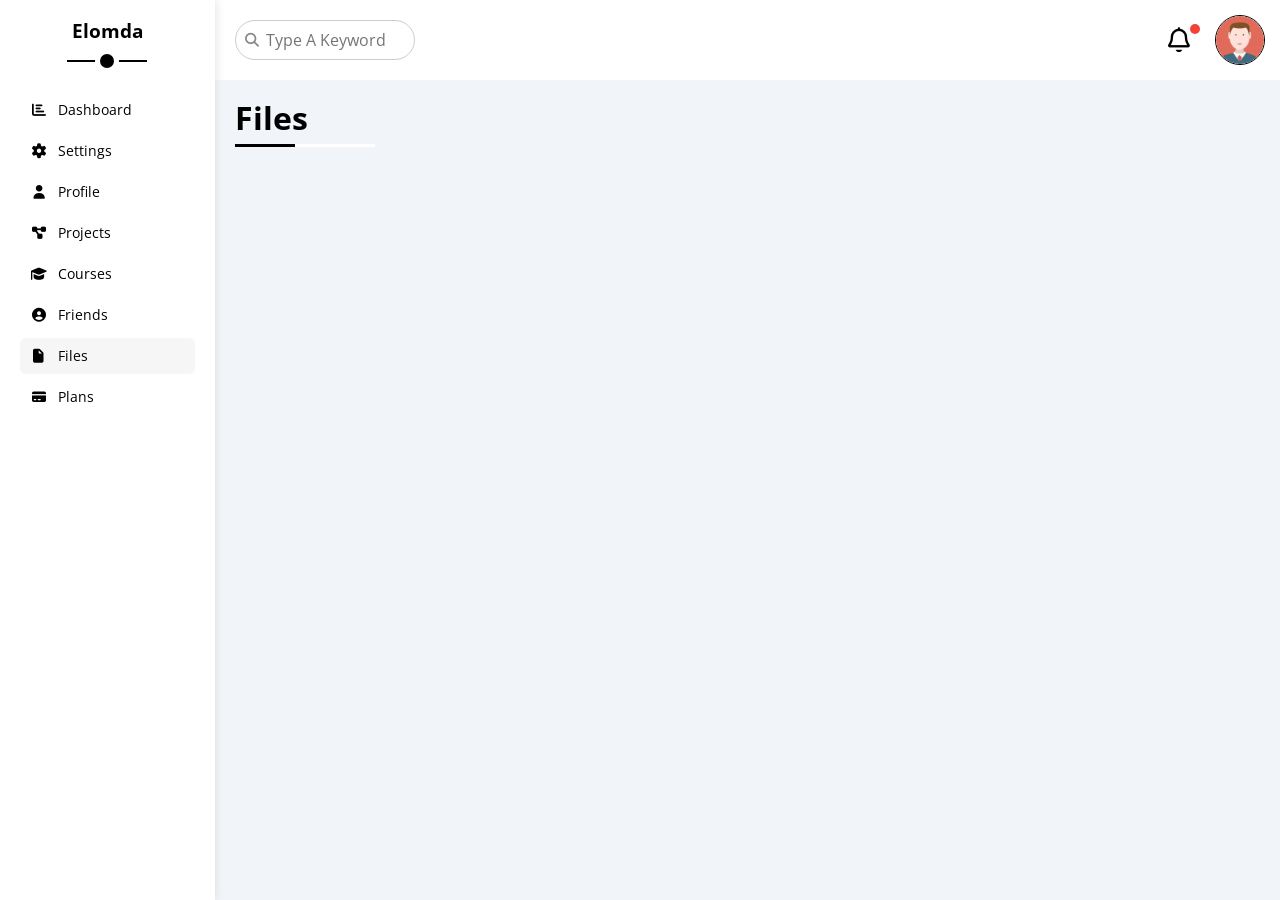
==== files.html @ ae2432bd "create Courses Page" ====
<!DOCTYPE html>
<html lang="en">
    <head>
        <meta charset="UTF-8">
        <meta name="viewport" content="width=device-width, initial-scale=1.0">
        <title>Files</title>
        <link rel="icon" href="images/logo.ico">
        <!-- main css file -->
        <link rel="stylesheet" href="css/dashboard.css">
        <!-- Font Awesome -->
        <link rel="stylesheet" href="css/all.min.css">
        <!-- Render All Elements Normally -->
        <link rel="stylesheet" href="css/normalize.css">
        <!-- Google Fonts -->
        <link rel="preconnect" href="https://fonts.googleapis.com">
        <link rel="preconnect" href="https://fonts.gstatic.com" crossorigin>
        <link href="https://fonts.googleapis.com/css2?family=Open+Sans:ital,wght@0,300..800;1,300..800&display=swap" rel="stylesheet">

    </head>
    <body>
        <div class="page">
            <div class="sidebar">
                <h3>Elomda</h3>
                <ul>
                    <li>
                        <a href="index.html">
                            <i class="fa-solid fa-chart-bar fa-fw"></i>
                            <span>Dashboard</span>
                        </a>
                    </li>
                    <li>
                        <a href="settings.html">
                            <i class="fa-solid fa-gear fa-fw"></i>
                            <span>Settings</span>
                        </a>
                    </li>
                    <li>
                        <a href="profile.html">
                            <i class="fa-solid fa-user fa-fw"></i>
                            <span>Profile</span>
                        </a>
                    </li>
                    <li>
                        <a href="projects.html">
                            <i class="fa-solid fa-diagram-project fa-fw"></i>
                            <span>Projects</span>
                        </a>
                    </li>
                    <li>
                        <a href="courses.html">
                            <i class="fa-solid fa-graduation-cap fa-fw"></i>
                            <span>Courses</span>
                        </a>
                    </li>
                    <li>
                        <a href="friends.html">
                            <i class="fa-solid fa-circle-user fa-fw"></i>
                            <span>Friends</span>
                        </a>
                    </li>
                    <li>
                        <a class="active" href="files.html">
                            <i class="fa-solid fa-file fa-fw"></i>
                            <span>Files</span>
                        </a>
                    </li>
                    <li>
                        <a href="plans.html">
                            <i class="fa-solid fa-credit-card fa-fw"></i>
                            <span>Plans</span>
                        </a>
                    </li>
                </ul>
            </div>
            <div class="content">
                <!-- Start Head -->
                <div class="head">
                    <div class="search">
                        <input type="search" name="" id="" placeholder="Type A Keyword">
                    </div>
                    <div class="icons">
                        <span class="notification">
                            <i class="fa-regular fa-bell fa-lg"></i>
                        </span>
                        <img src="imgs/avatar.png" alt="">
                    </div>
                </div>
                <!-- End Head -->
                <h1>Files</h1>
                <!-- Start Projects Page -->
                <div class="files-page">
                    
                </div>
                <!-- End Projects Page -->
            </div>
        </div>
    </body>
</html>
---- css/dashboard.css ----
/* Start Variables */
:root {
  --blue-color: #0075ff;
  --blue-alt-color: #0d69d5;
  --orange-color: #f59e0b;
  --green-color: #22c55e;
  --red-color: #f44336;
  --grey-color: #888;
  --main-transition: ;
  --main-padding-top: ;
  --main-padding-bottom: ;
  --section-background: ;
  --fa-style-family-classic: "Font Awesome 7 Free"
}
/* End Variables */
/* Start Globel Rules */
* {
    box-sizing: border-box;
    padding: 0;
    margin: 0;
}
html {
    scroll-behavior: smooth;
}
body {
  font-family: "Open Sans", sans-serif;
  font-optical-sizing: auto;
  font-weight: weight;
  font-style: normal;
  font-variation-settings:
    "wdth" 100;
}
ul {
    list-style: none;
    padding: 0;
}
a {
  text-decoration: none;
}
/* End Globel Rules */
::-webkit-scrollbar {
  width: 15px;
}
::-webkit-scrollbar-track {
  background-color: white;
}
::-webkit-scrollbar-thumb {
  background-color: var(--blue-color);
}
::-webkit-scrollbar-thumb:hover {
  background-color: var(--blue-alt-color);
}
.page {
    display: flex;
    min-height: 100vh;
    background-color: #f1f5f9;
}
/* Start Sidebar */
.page .sidebar {
    background-color: white;
    padding: 20px;
    position: relative;
    width: 250px;
    box-shadow: 0 0 10px #ddd;
}
@media (max-width: 575px) {
    .page .sidebar {
        width: 60px;
        padding: 20px 8px;
    }
}
.page .sidebar h3 {
    position: relative;
    text-align: center;
    margin-bottom: 50px;
}
@media (max-width: 575px) {
    .page .sidebar h3 {
        font-size: 12px;
    }
}
.page .sidebar h3::before {
    content: "";
    background-color: black;
    width: 80px;
    height: 2px;
    position: absolute;
    bottom: -20px;
    transform: translateX(-50%);
    left: 50%;
}
.page .sidebar h3::after {
    content: "";
    position: absolute;
    left: 50%;
    width: 14px;
    height: 14px;
    transform: translateX(-50%);
    bottom: -31px;
    border-radius: 50%;
    background-color: black;
    border: 5px solid white;
}
@media (max-width: 575px) {
  .page .sidebar h3::before {
    width:45px;
  }
}
@media (max-width: 575px) {
  .page .sidebar h3::after {
    width: 9px;
    height: 9px;
    bottom: -27px;
    border-width: 4px;
  }
}
.page .sidebar ul li a {
    display: flex;
    align-items: center;
    font-size: 14px;
    color: black;
    border-radius: 6px;
    padding: 10px;
    transition: 0,3s;
    margin-bottom: 5px;
}
.page .sidebar ul li a:hover,
.page .sidebar ul li a.active {
    background-color: #f6f6f6;
}
.page .sidebar ul li a span {
    margin-left: 10px;
}
@media (max-width: 575px) {
    .page .sidebar ul li a span {
        display: none;
    }
}
/* End Sidebar */
/* Start settings Switch*/
.page .content .toggle-checkbox {
  -webkit-appearance: none;
  -moz-appearance: none;
  appearance: none;
  display: none;
}
.page .content .toggle-switch {
    background-color: #ccc;
    width: 78px;
    height: 32px;
    border-radius: 16px;
    position: relative;
    transition: 0.4s;
    cursor: pointer;
}
.page .content .toggle-switch::before {
    content: "\f00d";
    font-family: var(--fa-style-family-classic);
    font-weight: 900;
    background-color: white;
    width: 24px;
    height: 24px;
    position: absolute;
    border-radius: 50%;
    top: 4px;
    left: 4px;
    display: flex;
    justify-content: center;
    align-items: center;
    color: #aaa;
    transition: 0.4s;
}
.page .content .toggle-checkbox:checked + .toggle-switch {
  background-color: var(--blue-color);
}
.page .content .toggle-checkbox:checked + .toggle-switch::before {
  content: "\f00c";
  left: 50px;
  color: var(--blue-color);
}
@media (max-width: 575px) {
  .page .content .toggle-switch {
    width: 58px;
    height: 25px;
    border-radius: 12px;
  }
  .page .content .toggle-switch::before {
    width: 18px;
    height: 18px;
    top: 3px;
    left: 3px;
  }
  .page .content .toggle-checkbox:checked + .toggle-switch::before {
    left: 36px;
  }
}
/* End settings Switch */
/* Start content */
.content {
  width: 100%;
  overflow: hidden;
}
/* End content */
/* Start Head */
.content .head {
  background-color: white;
  padding: 15px;
  display: flex;
  align-items: center;
  justify-content: space-between;
}
.content .head .search {
  position: relative;
}
.content .head .search::before {
  font-family: var(--fa-style-family-classic);
  content: "\f002";
  font-weight: 900;
  position: absolute;
  transform: translateY(-50%);
  top: 50%;
  left: 15px;
  font-size: 14px;
  color: var(--grey-color);
}
.content .head .search input {
  padding: 10px;
  border: 1px solid #ccc;
  border-radius: 20px;
  margin-left: 5px;
  padding-left: 30px;
  width: 180px;
  transition: width 0.4s;
}
.content .head .search input:focus {
  width: 250px;
  outline-color: var(--blue-alt-color);
}
@media (max-width: 575px) {
    .content .head .search input:focus {
      width: 180px;
    }
}
.content .head .search input:focus::placeholder {
  opacity: 0;
}
.content .head .icons {
  display: flex;
  align-items: center;
  gap: 20px;
}
@media (max-width: 575px) {
    .content .head .icons {
      gap: 15px;
    }
}
.content .head .icons img {
  width: 50px;
  height: 50px;
  border: 1px solid black;
  border-radius: 50%;
}
@media (max-width: 575px) {
    .content .head .icons img {
      width: 32px;
      height: 32px;
    }
}
.content .head .icons .notification {
  position: relative;
  font-size: 20px;
}
@media (max-width: 575px) {
    .content .head .icons .notification {
      font-size: 16px;
    }
}
.content .head .icons .notification::before {
  content: "";
  position: absolute;
  width: 10px;
  height: 10px;
  background-color: var(--red-color);
  border-radius: 50%;
  right: -5px;
  top: -5px;
}
/* End Head */

.page .content h1 {
  position: relative;
  margin: 20px 20px 40px;
}
.page .content h1::before {
  content: "";
  height: 3px;
  position: absolute;
  bottom: -10px;
  left: 0;
  background-color: white;
  width: 140px;
}
.page .content h1::after {
  content: "";
  height: 3px;
  position: absolute;
  bottom: -10px;
  left: 0;
  background-color: black;
  width: 60px;
}
.page .content .wrapper {
  display: grid;
  gap: 20px;
  grid-template-columns: repeat(auto-fill, minmax(450px, 1fr));
  margin: 0 20px;
}
@media (max-width: 767px) {
    .page .content .wrapper {
      display: grid;
      gap: 10;
      grid-template-columns: minmax(200px, 1fr);
      margin: 0 10px;
    }
}
/* Start welcome Widget */
.page .content .wrapper .welcome {
  background-color: white;
  border-radius: 10px;
  overflow: hidden;
  padding: 20px;
}
@media (max-width: 575px) {
    .page .content .wrapper .welcome {
      text-align: center;
      display: block;
    }
}
.page .content .wrapper .welcome .intro {
  padding: 20px;
  display: flex;
  justify-content: space-between;
  background-color: #eee;
}
@media (max-width: 575px) {
    .page .content .wrapper .intro {
      padding-bottom: 30px;
      flex-direction: column;
      align-items: center;
      gap: 20px;
    }
}
.page .content .wrapper .welcome .intro h2 {
  margin: 0 0 20px;
}
.page .content .wrapper .welcome .intro p {
  color: var(--grey-color);
}
.page .content .wrapper .welcome .intro img {
  width: 170px;
  margin-bottom: -10px;
}
.page .content .wrapper .welcome .avatar {
  width: 64px;
  height: 64px;
  border: 2px solid white;
  border-radius: 50%;
  padding: 2px;
  box-shadow: 0 0 10px #ddd;
  margin: -32px 0 0 20px;
}
@media (max-width: 575px) {
    .page .content .wrapper .welcome .avatar {
      margin: 1px 0 0;
    }
}
.page .content .wrapper .welcome .body {
  text-align: center;
  display: flex;
  padding: 20px;
  margin: 20px 0px;
  border-top: 1px solid #eee;
  border-bottom: 1px solid #eee;
  justify-content: space-between;
}
@media (max-width: 575px) {
    .page .content .wrapper .welcome .body {
      display: block;
      margin: 0;
    }
}

@media (max-width: 575px) {
    .page .content .wrapper .welcome .body > div:not(:last-child) {
      margin-bottom: 20px;
}
}
.page .content .wrapper .welcome .body > div span {
  display: block;
  color: var(--grey-color);
  margin-top: 10px;
  font-size: 14px;
  flex: 1;
}
.page .content .wrapper .welcome .visit {
  display: block;
  font-size: 14px;
  border-radius: 6px;
  padding: 10px;
  background-color: var(--blue-color);
  color: white;
  width: fit-content;
  margin: 0 15px 15px auto;
  transition: 0.4s;
}
@media (max-width: 575px) {
    .page .content .wrapper .welcome .visit {
      margin: 0 auto 15px;
    }
}
.page .content .wrapper .welcome .visit:hover {
  background-color: var(--blue-alt-color);
}
/* End welcome Widget */
/* Start Quick Draft Widget */
.page .content .wrapper .quick-draft {
  padding: 20px;
  background-color: white;
  border-radius: 10px;
}
@media (max-width: 767px) {
    .page .content .wrapper .quick-draft {
      text-align: center;
    }
}
.page .content .wrapper .quick-draft h2 {
  margin: 0 0 20px;
}
.page .content .wrapper .quick-draft p {
  margin: 0 0 20px;
  color: var(--grey-color);
  font-size: 15px;
}
.page .content .wrapper .quick-draft form input:first-child {
  display: block;
  margin-bottom: 20px;
  width: 100%;
  padding: 10px;
  border: none;
  background-color: #eee;
  border-radius: 6px;
}
.page .content .wrapper .quick-draft form input.save {
  display: block;
  font-size: 14px;
  background: var(--blue-color);
  color: white;
  border: none;
  width: fit-content;
  border-radius: 6px;
  padding: 10px;
  margin: 0 15px 15px auto;
  cursor: pointer;
  transition: 0.4s;
}
@media (max-width: 767px) {
    .page .content .wrapper .quick-draft form input.save  {
      margin: 0 auto 15px;
    }
}
.page .content .wrapper .quick-draft form input.save:hover {
  background-color: var(--blue-alt-color);
}
.page .content .wrapper .quick-draft form textarea {
  display: block;
  margin-bottom: 20px;
  width: 100%;
  padding: 10px;
  border: none;
  background-color: #eee;
  border-radius: 6px;
  resize: none;
  min-height: 130px;
}
/* End Quick Draft Widget */
/* Start Targets */
.page .content .wrapper .targets {
  padding: 20px;
  background-color: white;
  border-radius: 10px;
}
.page .content .wrapper .targets h2 {
  margin: 0 0 20px;
}
.page .content .wrapper .targets p {
  margin: 0 0 20px;
  color: var(--grey-color);
  font-size: 15px;
}
.page .content .wrapper .targets .target-row {
  margin-bottom: 20px;
  display: flex;
  align-items: center;
}
.page .content .wrapper .targets .target-row .icon {
  display: flex;
  align-items: center;
  justify-content: center;
  width: 80px;
  height: 80px;
  margin-right: 15px;
  border-radius: 10px;
}
.page .content .wrapper .targets .blue .icon i {
  color: var(--blue-color);
}
.page .content .wrapper .targets .orange .icon i {
  color: var(--orange-color);
}
.page .content .wrapper .targets .green .icon i {
  color: var(--green-color);
}
.page .content .wrapper .targets .target-row .details {
  flex: 1;
}
.page .content .wrapper .targets .target-row .details span:first-child {
  font-size: 14px;
  color: var(--grey-color);
}
.page .content .wrapper .targets .target-row .details span:nth-child(2) {
  display: block;
  margin: 5px 0 10px;
  font-weight: bold;
}
.page .content .wrapper .targets .target-row .details .progress {
  position: relative;
  height: 5px;
}
.page .content .wrapper .targets .target-row .details .progress > span {
  position: absolute;
  left: 0;
  top: 0;
  height: 100%;
}
.page .content .wrapper .targets .target-row .details .progress > .blue {
  background-color: var(--blue-color);
}
.page .content .wrapper .targets .target-row .details .progress > .orange {
  background-color: var(--orange-color);
}
.page .content .wrapper .targets .target-row .details .progress > .green {
  background-color: var(--green-color);
}
.page .content .wrapper .targets .target-row .details .progress > span span {
  color: white;
  position: absolute;
  bottom: 16px;
  right: -16px;
  padding: 2px 5px;
  border-radius: 6px;
  font-size: 13px;
}
.page .content .wrapper .targets .target-row .details .progress > .blue span {
  background-color: var(--blue-color);
}
.page .content .wrapper .targets .target-row .details .progress > .orange span {
  background-color: var(--orange-color);
}
.page .content .wrapper .targets .target-row .details .progress > .green span {
  background-color: var(--green-color);
}
.page .content .wrapper .targets .target-row .details .progress > span span::after {
  content: "";
  border-color: transparent;
  border-width: 6px;
  border-style: solid;
  position: absolute;
  bottom: -12px;
  left: 50%;
  transform: translatex(-50%);
}
.page .content .wrapper .targets .target-row .details .progress > .blue span::after {
  border-top-color: var(--blue-color);
}
.page .content .wrapper .targets .target-row .details .progress > .orange span::after {
  border-top-color: var(--orange-color);
}
.page .content .wrapper .targets .target-row .details .progress > .green span::after {
  border-top-color: var(--green-color);
}
.page .content .wrapper .targets .blue .icon,
.page .content .wrapper .targets .blue .progress {
background-color: rgb(0 117 255 / 20%);
}
.page .content .wrapper .targets .orange .icon,
.page .content .wrapper .targets .orange .progress {
background-color: rgb(245 158 11 / 20%);
}
.page .content .wrapper .targets .green .icon,
.page .content .wrapper .targets .green .progress {
background-color: rgb(34 197 94 / 20%);
}
/* End Targets */
/* Start Tickets */
.page .content .wrapper .tickets {
  padding: 20px;
  background-color: white;
  border-radius: 10px;
}
.page .content .wrapper .tickets h2 {
  margin: 0 0 20px;
}
.page .content .wrapper .tickets p {
  margin: 0 0 20px;
  color: var(--grey-color);
  font-size: 15px;
}
.page .content .wrapper .tickets .box {
  display: flex;
  text-align: center;
  justify-content: center;
  gap: 20px;
  flex-wrap: wrap;
}
.page .content .wrapper .tickets .box .ticket {
  padding: 20px;
  border-radius: 10px;
  font-size: 13px;
  color: var(--grey-color);
  border: 1px solid #ccc;
  width: calc(50% - 10px);
}
@media (max-width: 575px) {
  .page .content .wrapper .tickets .box .ticket {
    width: 80%;
  }
}
.page .content .wrapper .tickets .box .ticket i {
  margin-bottom: 10px;
}
.page .content .wrapper .tickets .box .ticket .orange {
  color: var(--orange-color);
}
.page .content .wrapper .tickets .box .ticket .blue {
  color: var(--blue-color);
}
.page .content .wrapper .tickets .box .ticket .green {
  color: var(--green-color);
}
.page .content .wrapper .tickets .box .ticket .rad {
  color: var(--red-color);
}
.page .content .wrapper .tickets .box .ticket span {
  display: block;
  color: black;
  font-weight: bold;
  font-size: 25px;
  margin-bottom: 5px;
}
/* End Tickets */
/* Start Latest News */
.page .content .wrapper .latest-news {
  padding: 20px;
  background-color: white;
  border-radius: 10px;
}
@media (max-width: 767px) {
  .page .content .wrapper .latest-news {
    text-align: center;
  }
}
.page .content .wrapper .latest-news h2 {
  margin: 0 0 20px;
}
.page .content .wrapper .latest-news .news-row {
  display: flex;
  align-items: center;
}
@media (max-width: 767px) {
  .page .content .wrapper .latest-news .news-row {
    display: block;
  }
}
.page .content .wrapper .latest-news .news-row:not(:last-of-type) {
  margin-bottom: 20px;
  padding-bottom: 20px;
  border-bottom: 1px solid #eee;
}
@media (max-width: 767px) {
  .page .content .wrapper .latest-news .news-row:not(:last-of-type) {
    margin-bottom: 0;
  }
}
.page .content .wrapper .latest-news .news-row img {
  width: 100px;
  border-radius: 6px;
  margin-right: 15px;
}
@media (max-width: 767px) {
  .page .content .wrapper .latest-news .news-row img {
    margin: 0 0 10px;
  }
}
.page .content .wrapper .latest-news .news-row .info {
  flex-grow: 1;
}
.page .content .wrapper .latest-news .news-row .info h3 {
  margin: 0 0 8px;
  font-size: 16px;
}
.page .content .wrapper .latest-news .news-row .info p {
  margin: 0;
  color: var(--grey-color);
  font-size: 14px;
}
.page .content .wrapper .latest-news .news-row span {
  display: block;
  width: fit-content;
  border-radius: 6px;
  padding: 5px 10px;
  background-color: #eee;
  font-size: 13px;
}
@media (max-width: 767px) {
  .page .content .wrapper .latest-news .news-row span {
    margin: 15px auto;
  }
}
/* End Latest News */
/* Start Latest Tasks */
.page .content .wrapper .latest-tasks {
  padding: 20px;
  background-color: white;
  border-radius: 10px;
}
.page .content .wrapper .latest-tasks h2 {
  margin: 0 0 20px;
}
.page .content .wrapper .latest-tasks .done {
  opacity: 0.3;
}
.page .content .wrapper .latest-tasks .done h3,
.page .content .wrapper .latest-tasks .done p {
  text-decoration: line-through;
}

.page .content .wrapper .latest-tasks .task-row {
  display: flex;
  align-items: center;
  justify-content: space-between;
}
.page .content .wrapper .latest-tasks .task-row:not(:last-of-type) {
  margin-bottom: 15px;
  padding-bottom: 15px;
  border-bottom: 1px solid #eee;
}
@media (max-width: 767px) {
  .page .content .wrapper .latest-tasks .task-row:not(:last-of-type) {
    margin-bottom: 0;
  }
}
.page .content .wrapper .latest-tasks .task-row .info {
  flex-grow: 1;
}
.page .content .wrapper .latest-tasks .task-row .info h3 {
  margin: 0 0 8px;
  font-size: 16px;
}
.page .content .wrapper .latest-tasks .task-row .info p {
  margin: 0;
  color: var(--grey-color);
}
.page .content .wrapper .latest-tasks .task-row .delete {
  cursor: pointer;
  transition: 0.4s;
}
.page .content .wrapper .latest-tasks .task-row .delete:hover {
  color: var(--red-color);
}
/* End Latest Tasks */
/* Start Top Search */
.page .content .wrapper .top-search {
  padding: 20px;
  background-color: white;
  border-radius: 10px;
}
.page .content .wrapper .top-search h2 {
  margin: 0 0 20px
}
.page .content .wrapper .top-search .items-head {
  color: var(--grey-color);
  display: flex;
  justify-content: space-between;
  margin-bottom: 10px;
}
.page .content .wrapper .top-search .items {
  padding: 15px 0;
  display: flex;
  justify-content: space-between;
}
.page .content .wrapper .top-search .items span:last-child {
  width: fit-content;
  border-radius: 6px;
  padding: 5px 10px;
  background-color: #eee;
  font-size: 13px;
}
.page .content .wrapper .top-search .items:not(:last-of-type) {
  padding-bottom: 15px;
  border-bottom: 1px solid #eee;
}
/* End Top Search */
/* Start Latest Uploads */
.page .content .wrapper .latest-uploads {
  padding: 20px;
  background-color: white;
  border-radius: 10px;
}
.page .content .wrapper .latest-uploads h2 {
  margin: 0 0 20px
}
.page .content .wrapper .latest-uploads ul {
  margin: 0;
}
.page .content .wrapper .latest-uploads ul li {
  display: flex;
  justify-content: space-between;
  align-items: center;
  padding-bottom: 10px;
  margin-bottom: 10px;
}
@media(max-width: 575px) {
  .page .content .wrapper .latest-uploads ul li {
    flex-direction: column;
  }
}
.page .content .wrapper .latest-uploads ul li:not(:last-child) {
  border-bottom: 1px solid #eee;
}
.page .content .wrapper .latest-uploads ul li > div:first-child {
  display: flex;
  align-items: center;
}
@media(max-width: 575px) {
  .page .content .wrapper .latest-uploads ul li > div:first-child {
    flex-direction: column;
    text-align: center;
  }
}
.page .content .wrapper .latest-uploads ul li > div:first-child img {
  margin-right: 10px;
  width: 40px;
  height: 40px;
}
@media(max-width: 575px) {
    .page .content .wrapper .latest-uploads ul li > div:first-child img {
    margin: 0 0 10px;
  }
}
.page .content .wrapper .latest-uploads ul li > div:first-child div span:first-child {
  display: block;
  padding-bottom: 5px;
}
@media(max-width: 575px) {
    .page .content .wrapper .latest-uploads ul li > div:first-child {
    margin: 0 0 10px;
  }
}
.page .content .wrapper .latest-uploads ul li > div:first-child div span:last-child {
  font-size: 15px;
  color: var(--grey-color);
}
.page .content .wrapper .latest-uploads ul li > div:last-child {
  width: fit-content;
  border-radius: 6px;
  padding: 5px 10px;
  background-color: #eee;
  font-size: 13px;
}
/* End Latest Uploads */
/* Start Current Project */
.page .content .wrapper .current-project {
  padding: 20px;
  background-color: white;
  border-radius: 10px;
  position: relative;
}
.page .content .wrapper .current-project h2 {
  margin: 0 0 20px
}
.page .content .wrapper .current-project ul {
  margin: 0;
  position: relative;
}
.page .content .wrapper .current-project ul::before {
  content: "";
  position: absolute;
  left: 11px;
  width: 2px;
  height: 100%;
  background-color: var(--blue-color);
}
.page .content .wrapper .current-project img {
  position: absolute;
  width: 200px;
  right: 0px;
  bottom: 0;
  opacity: 0.1;
}
@media (max-width: 575px) {
  .page .content .wrapper .current-project img {
    display: none;
  }
}
.page .content .wrapper .current-project ul li {
  margin-top: 25px;
  display: flex;
  align-items: center;
}
.page .content .wrapper .current-project ul li::before {
  content: "";
  width: 20px;
  height: 20px;
  display: block;
  border-radius: 50%;
  background-color: white;
  border: 2px solid white;
  outline: 2px solid var(--blue-color);
  margin-right: 15px;
  z-index: 1;
}
.page .content .wrapper .current-project ul li.done::before {
  background-color: var(--blue-color);
}
.page .content .wrapper .current-project ul li.current::before {
  animation: change-color 0.8s infinite alternate;
}
@keyframes change-color {
  from {
    background-color: var(--blue-color);
  }
  to {
    background-color: white;
  }
}
/* End Current Project */
/* Start Reminders */
.page .content .wrapper .reminders {
  padding: 20px;
  background-color: white;
  border-radius: 10px;
  position: relative;
}
.page .content .wrapper .reminders h2 {
  margin: 0 0 20px
}
.page .content .wrapper .reminders ul {
  margin: 0;
}
.page .content .wrapper .reminders ul li {
  display: flex;
  align-items: center;
  margin-top: 15px;
}
.page .content .wrapper .reminders ul li > span {
  margin-right: 15px;
  display: block;
  border-radius: 50%;
  width: 15px;
  height: 15px;
}
.page .content .wrapper .reminders ul li > span.blue {
  background-color: var(--blue-color);
}
.page .content .wrapper .reminders ul li > span.green {
  background-color: var(--green-color);
}
.page .content .wrapper .reminders ul li > span.orange {
  background-color: var(--orange-color);
}
.page .content .wrapper .reminders ul li > span.red {
  background-color: var(--red-color);
}
.page .content .wrapper .reminders ul li > div.blue {
  border-left: 2px solid var(--blue-color);
}
.page .content .wrapper .reminders ul li > div.green {
  border-left: 2px solid var(--green-color);
}
.page .content .wrapper .reminders ul li > div.orange {
  border-left: 2px solid var(--orange-color);
}
.page .content .wrapper .reminders ul li > div.red {
  border-left: 2px solid var(--red-color);
}
.page .content .wrapper .reminders ul li div {
  padding-left: 15px;
}
.page .content .wrapper .reminders ul li div p {
  font-size: 14px;
  font-weight: bold;
  margin: 0 0 5px;
}
.page .content .wrapper .reminders ul li div span {
  font-size: 13px;
  color: var(--grey-color);
}
/* End Reminders */
/* Start Latest Post */
.page .content .wrapper .latest-post {
  padding: 20px;
  background-color: white;
  border-radius: 10px;
  position: relative;
}
.page .content .wrapper .latest-post h2 {
  margin: 0 0 20px
}
.page .content .wrapper .latest-post .top {
  display: flex;
  align-items: center;
}
.page .content .wrapper .latest-post .top img {
  margin-right: 15px;
  width: 50px;
  height: 50px;
}
.page .content .wrapper .latest-post .top .info span:first-child {
  display: block;
  margin-bottom: 5px;
  font-weight: bold;
}
.page .content .wrapper .latest-post .top .info span:last-child {
  color: var(--grey-color);
  font-size: 13px;
}
.page .content .wrapper .latest-post .post-content {
  padding: 20px 0 20px;
  margin: 20px 0 20px;
  text-transform: capitalize;
  line-height: 1.8;
  border-top: 1px solid #eee;
  border-bottom: 1px solid #eee;
  min-height: 140px;
}
@media (max-width: 575px) {
  .page .content .wrapper .latest-post .post-content {
    text-align: center;
  }
}
.page .content .wrapper .latest-post .post-stats {
  display: flex;
  align-items: center;
  justify-content: space-between;
}
.page .content .wrapper .latest-post .post-stats div span{
  font-size: 16px;
}
/* End Latest Post */
/* Start Social Media */
.page .content .wrapper .social-media {
  padding: 20px;
  background-color: white;
  border-radius: 10px;
  position: relative;
}
.page .content .wrapper .social-media h2 {
  margin: 0 0 20px
}
.page .content .wrapper .social-media .box {
  padding: 15px 15px 15px 70px;
  margin-bottom: 10px;
  position: relative;
  display: flex;
  justify-content: space-between;
  align-items: center;

}
.page .content .wrapper .social-media .tiktok {
  background-color: rgb(0 0 0 / 20%);
  color: black;
}
.page .content .wrapper .social-media .fasebook {
  background-color: rgb(24 119 242 / 20%);
  color: #1877f2;
}
.page .content .wrapper .social-media .youtube {
  background-color: rgb(255 0 0 / 20%);
  color: #ff0000;
}
.page .content .wrapper .social-media .linkedin {
  background-color: rgb(0 119 181 / 20%);
  color: #0077b5;
}
.page .content .wrapper .social-media .box i {
  height: 100%;
  width: 55px;
  position: absolute;
  left: 0;
  top: 0;
  transition: 0.4s;
  display: flex;
  align-items: center;
  justify-content: center;
  color: white;
}
.page .content .wrapper .social-media .box i:hover {
  transform: rotate(5deg);
}
.page .content .wrapper .social-media .tiktok i,
.page .content .wrapper .social-media .tiktok a {
  background-color: black;
}
.page .content .wrapper .social-media .fasebook i,
.page .content .wrapper .social-media .fasebook a {
  background-color: #1877f2;
}
.page .content .wrapper .social-media .youtube i,
.page .content .wrapper .social-media .youtube a {
  background-color: #ff0000;
}
.page .content .wrapper .social-media .linkedin i,
.page .content .wrapper .social-media .linkedin a {
  background-color: #0077b5;
}
.page .content .wrapper .social-media .box span {
  font-size: 13px;
  font-weight: bold;
}
 .wrapper .social-media .box a {
  width: fit-content;
  border-radius: 6px;
  padding: 5px 10px;
  font-size: 13px;
  color: white;
  font-weight: bold;
}
/* End Social Media */
/* Start Projects Table */
.page .content .projects {
  padding: 20px;
  margin: 20px;
  background-color: white;
  border-radius: 10px;
}
.page .content .projects h2{
  margin: 0 0 20px
}
.page .content .projects .responsive-table {
  overflow-x: auto;
}
.page .content .projects .responsive-table table {
  font-size: 15px;
  width: 100%;
  min-width: 1000px;
  border-spacing: 0;
}
.page .content .projects .responsive-table table thead td {
  background-color: #eee;
  font-weight: bold;
}
.page .content .projects .responsive-table table tr td {
  padding: 15px;
  text-align: center;
}
.page .content .projects .responsive-table table tbody tr td {
    border-bottom: 1px solid #eee;
    border-left: 1px solid #eee;
    transition: 0.4s;
}
.page .content .projects .responsive-table table tbody tr td:last-child {
  border-right: 1px solid #eee;
}
.page .content .projects .responsive-table table tbody tr td img {
  width: 32px;
  height: 32px;
  border-radius: 50%;
  padding: 2px;
  background-color: white;
}
.page .content .projects .responsive-table table tbody tr td img:not(:first-child) {
  margin-left: -20px;
}
.page .content .projects .responsive-table table tbody tr:hover td {
  background-color: #faf7f7;
}
.page .content .projects .responsive-table table tbody tr td .label {
  color: white;
  width: fit-content;
  border-radius: 6px;
  padding: 5px 10px;
  font-size: 13px;
}
.page .content .projects .responsive-table table tbody tr td .pending {
  background-color: var(--orange-color);
}
.page .content .projects .responsive-table table tbody tr td .in-progress {
  background-color: var(--blue-color);
}
.page .content .projects .responsive-table table tbody tr td .completed {
  background-color: var(--green-color);
}
.page .content .projects .responsive-table table tbody tr td .rejected {
  background-color: var(--red-color);
}
/* End Projects Table */
/* Start settings Box */
.page .content .settings-page {
  margin: 20px;
  display: grid;
  grid-template-columns: repeat(auto-fill, minmax(500px, 1fr));
  gap: 20px;
}
.page .content .settings-page .box {
  padding: 20px;
  background-color: white;
  border-radius: 10px;
}
.page .content .settings-page .box h2 {
  margin: 0 0 10px;
}
.page .content .settings-page .box p {
  margin: 0 0 20px;
  color: var(--grey-color);
  font-size: 15px;
}
@media (max-width: 767px) {
  .page .content .settings-page {
    grid-template-columns: minmax(100px, 1fr);
    margin: 20px 10px;
    gap: 10px;
  }
}
/* End settings Box */
.page .content .settings-page .control .cont {
  display: flex;
  align-items: center;
  justify-content: space-between;
  margin-bottom: 15px;
  gap: 10px;
}
.page .content .settings-page .control .cont div:first-child p {
  color: var(--grey-color);
  margin: 5px 0 0;
  font-size: 13px;
}
.page .content .settings-page .control textarea {
  display: block;
  padding: 10px;
  border: 1px solid #ccc;
  resize: none;
  min-height: 160px;
  border-radius: 6px;
  width: 100%;
  outline: none;
}
/* End Control Box */
/* Start General Info */
.page .content .settings-page .general-info .general:not(:last-child) {
  margin-bottom: 15px;
}
.page .content .settings-page .general-info .general label {
  font-size: 14px;
  color: var(--grey-color);
  display: block;
  margin-bottom: 10px;
}
.page .content .settings-page .general-info .general input {
  outline: none;
  padding: 10px;
  border-radius: 6px;
  display: block;
  width: 100%;
  border: 1px solid #ccc;
}
.page .content .settings-page .general-info .general .email {
  display: inline-flex;
  width: calc(100% - 80px);
  margin-right: 10px;
}
.page .content .settings-page .general-info .general .email:disabled {
  cursor: no-drop;
  background-color: #f0f4f8;
  color: #bbb;
}
.page .content .settings-page .general-info .general a {
  color: var(--blue-color);
}
.page .content .settings-page .general-info .general a:hover {
  color: var(--blue-alt-color);
}
/* End General Info */
/* Start Security Info */
.page .content .settings-page .security-info .secur {
  display: flex;
  justify-content: space-between;
  align-items: center;
  padding-bottom: 15px;
  gap: 10px;
}
.page .content .settings-page .security-info .secur:not(:last-child) {
  margin-bottom: 15px;
  border-bottom: 1px solid #eee;
}
.page .content .settings-page .security-info .secur div p {
  color: var(--grey-color);
  margin: 5px 0 0;
  font-size: 13px;
}
.page .content .settings-page .security-info .secur:first-of-type a {
  width: fit-content;
  border-radius: 6px;
  padding: 5px 10px;
  font-size: 13px;
  color: white;
  font-weight: bold;
  background-color: var(--blue-color);
}
.page .content .settings-page .security-info .secur:first-of-type a:hover {
  background-color: var(--blue-alt-color);
}
.page .content .settings-page .security-info .secur:last-child a {
  width: fit-content;
  border-radius: 6px;
  padding: 5px 10px;
  font-size: 13px;
  color: black;
  font-weight: bold;
  background-color:#eee;
}
/* End Security Info */
/* Start Social Info */
.page .content .settings-page .social-info .social {
  margin-bottom: 15px;
  display: flex;
  align-items: center;
}
.page .content .settings-page .social-info .social i {
  width: 40px;
  height: 40px;
  background-color: #f6f6f6;
  border: 1px solid #ddd;
  border-right: none;
  border-radius: 6px 0 0 6px;
  display: flex;
  align-items: center;
  justify-content: center;
  transition: 0.4s;
  color: var(--grey-color);
}
.page .content .settings-page .social-info .social input {
  height: 40px;
  background-color: #f6f6f6;
  border: 1px solid #ddd;
  padding-left: 10px;
  border-radius: 0 6px 6px 0;
  outline: none;
  width: 100%;
}
.page .content .settings-page .social-info .tiktok:focus-within i {
  color: black;
}
.page .content .settings-page .social-info .facebook:focus-within i {
  color: #1877f2;
}
.page .content .settings-page .social-info .youtube:focus-within i {
  color: #ff0000;
}
.page .content .settings-page .social-info .linkedin:focus-within i {
  color: #0077b5;
}
/* End Social Info */
/* Start Widgets Control */
.page .content .settings-page .widgets-control .control {
  display: flex;
  align-items: center;
  margin-bottom: 15px;
}
.page .content .settings-page .widgets-control .control input[type="checkbox"] {
  -webkit-appearance: none;
  appearance: none;
}
.page .content .settings-page .widgets-control .control label {
  padding-left: 30px;
  cursor: pointer;
  position: relative;
}
.page .content .settings-page .widgets-control .control label::before {
  content: "";
  position: absolute;
  left: 0;
  top: 50%;
  width: 14px;
  height: 14px;
  border: 2px solid var(--blue-color);
  margin-top: -9px;
  border-radius: 4px;
}
.page .content .settings-page .widgets-control .control label:hover::before{
  border-color: var(--blue-alt-color);
}
.page .content .settings-page .widgets-control .control label::after {
  font-family: var(--fa-style-family-classic);
  content: "\f00c";
  font-weight: 900;
  font-size: 12px;
  width: 18px;
  height: 18px;
  border-radius: 4px;
  position: absolute;
  display: flex;
  align-items: center;
  justify-content: center;
  left: 0;
  top: 50%;
  margin-top: -9px;
  background-color: var(--blue-color);
  color: white;
  transform: scale(0) rotate(360deg);
  transition: 0.4s;
}
.page .content .settings-page .widgets-control .control input[type="checkbox"]:checked + label::after {
  transform: scale(1);
}
/* End Widgets Control */
/* Start Backup Manager */
.page .content .settings-page .backup-manager .time {
  display: flex;
  align-items: center;
  margin-bottom: 20px;
}
.page .content .settings-page .backup-manager  input {
  -webkit-appearance: none;
  -moz-appearance: none;
  appearance: none;
}
.page .content .settings-page .backup-manager .time label {
  padding-left: 30px;
  cursor: pointer;
  position: relative;
}
.page .content .settings-page .backup-manager .time label::before {
  content: "";
  position: absolute;
  top: 50%;
  left: 0px;
  margin-top: -11px;
  width: 18px;
  height: 18px;
  border: 2px solid var(--grey-color);
  border-radius: 50%;
}
.page .content .settings-page .backup-manager .time label::after {
  content: "";
  position: absolute;
  top: 3px;
  left: 4px;
  width: 14px;
  height: 14px;
  background: var(--blue-color);
  border-radius: 50%;
  transition: 0.4s;
  transform: scale(0);
}
.page .content .settings-page .backup-manager .time input[type="radio"]:checked + label::before {
  border-color: var(--blue-color);
}
.page .content .settings-page .backup-manager .time input[type="radio"]:checked + label::after {
  transform: scale(1);
}
.page .content .settings-page .backup-manager .servers {
  display: flex;
  text-align: center;
  align-items: center;
  border-top: 1px solid #eee;
  padding-top: 20px;
}
@media (max-width: 767px) {
  .page .content .settings-page .backup-manager .servers {
    flex-wrap: wrap;
  }
}
.page .content .settings-page .backup-manager .servers .server {
  position: relative;
  margin: 5px 5px 10px;
  border-radius: 10px;
  width: 100%;
  border: 2px solid #eee;
}
.page .content .settings-page .backup-manager .servers .server label {
  display: block;
  padding: 15px;
  cursor: pointer;
}
.page .content .settings-page .backup-manager .servers .server label i {
  display: block;
  margin: 0 auto 10px;
}
.page .content .settings-page .backup-manager .servers input[type="radio"]:checked + .server {
  border-color: var(--blue-color);
  color: var(--blue-color);
}
/* End Backup Manager */
/* Start Profile Page */
/* Start Overview */
.page .content .profile-page {
  margin: 20px;
}
.page .content .profile-page .overview {
  background-color: white;
  border-radius: 10px;
  display: flex;
  align-items: center;
}
@media (max-width: 767px) {
  .page .content .profile-page .overview {
  flex-direction: column;
  }
}
.page .content .profile-page .overview .avatar-box {
  width: 300px;
  text-align: center;
  padding: 20px;
}
@media (min-width: 768px) {
  .page .content .profile-page .overview .avatar-box {
  border-right: 1px solid #eee;
  }
}
.page .content .profile-page .overview .avatar-box > img {
  margin-bottom: 10px;
  border-radius: 50%;
  width: 120px;
  height: 120px;
}
.page .content .profile-page .overview .avatar-box h3 {
  margin: 0px;
}
.page .content .profile-page .overview .avatar-box p:first-of-type {
  color: var(--grey-color);
  margin-top: 10px;
  margin-bottom: 15px;
}
.page .content .profile-page .overview .avatar-box p:last-of-type {
  color: var(--grey-color);
  margin: 0;
  font-size: 13px;
}
.page .content .profile-page .overview .avatar-box .level {
  border-radius: 6px;
  background-color: #eee;
  position: relative;
  height: 6px;
  overflow: hidden;
  margin: auto;
  width: 70%;
}
.page .content .profile-page .overview .avatar-box .level span {
  position: absolute;
  left: 0;
  top: 0;
  height: 100%;
  background-color: var(--blue-color);
  border-radius: 6px;
}
.page .content .profile-page .overview .avatar-box .reting {
  margin: 10px 0;
}
.page .content .profile-page .overview .avatar-box .reting i {
  color: var(--orange-color);
  font-size: 13px;
}
.page .content .profile-page .overview .info-box {
  width: 100%;
}
.page .content .profile-page .overview .info-box .box {
  padding: 20px;
  display: flex;
  align-items: center;
  justify-content: space-between;
  flex-wrap: wrap;
  border-bottom: 1px solid #eee;
  transition: 0.4s;
}
@media (max-width: 767px) {
  .page .content .profile-page .overview .info-box .box {
    text-align: center;
    justify-content: center;
  }
}
.page .content .profile-page .overview .info-box .box:hover {
  background-color: #f9f9f9;
}
.page .content .profile-page .overview .info-box .box h4 {
  color: var(--grey-color);
  margin: 0;
  font-size: 15px;
  width: 100%;
  font-weight: normal;
}
.page .content .profile-page .overview .info-box .box > div {
  font-size: 14px;
  min-width: 250px;
  padding: 10px 0 0;
}
@media (max-width: 767px) {
  .page .content .profile-page .overview .info-box .box > div {
    display: flex;
    justify-content: center;
  }
}
.page .content .profile-page .overview .info-box .box > div span:first-child {
 color: var(--grey-color);
}
@media (max-width: 767px) {
  .page .content .profile-page .overview .info-box .box > div div {
  margin-top: 5px;
  }
}
/* End Overview */
/* Start Other Data */
.page .content .profile-page .other-data {
  display: flex;
  gap: 20px;
}
@media (max-width: 767px) {
  .page .content .profile-page .other-data {
    flex-direction: column;
  }
}
.page .content .profile-page .other-data .skills-card {
  padding: 20px;
  background-color: white;
  border-radius: 10px;
  margin-top: 20px;
  flex-grow: 1;
}
.page .content .profile-page .other-data .skills-card h2 {
  margin: 0 0 10px;
}
.page .content .profile-page .other-data .skills-card p {
  margin: 0 0 20px;
  font-size: 15px;
  color: var(--grey-color);
}
@media (max-width: 767px) {
  .page .content .profile-page .other-data .skills-card h2,
  .page .content .profile-page .other-data .skills-card p  {
    text-align: center;
  }
}
.page .content .profile-page .other-data .skills-card ul {
  margin: 0;
}
@media (max-width: 767px) {
  .page .content .profile-page .other-data .skills-card ul {
    text-align: center;
  }
}
.page .content .profile-page .other-data .skills-card ul li {
  padding: 15px 0;
}
.page .content .profile-page .other-data .skills-card ul li:not(:last-child) {
  border-bottom: 1px solid #eee;
}
.page .content .profile-page .other-data .skills-card ul li span {
  display: inline-flex;
  padding: 4px 10px;
  background-color: #eee;
  border-radius: 6px;
  font-size: 14px;
}
.page .content .profile-page .other-data .skills-card ul li span:not(:last-child) {
  margin-right: 5px;
}
.page .content .profile-page .other-data .activities-card {
  padding: 20px;
  background-color: white;
  border-radius: 10px;
  margin-top: 20px;
  flex-grow: 2;
}
.page .content .profile-page .other-data .activities-card h2 {
  margin: 0 0 10px;
}
.page .content .profile-page .other-data .activities-card p {
  margin: 0 0 20px;
  font-size: 15px;
  color: var(--grey-color);
}
@media (max-width: 767px) {
  .page .content .profile-page .other-data .activities-card h2,
  .page .content .profile-page .other-data .activities-card p  {
    text-align: center;
  }
}
.page .content .profile-page .other-data .activities-card .activity {
  display: flex;
  align-items: center;
}
@media (max-width: 767px) {
.page .content .profile-page .other-data .activities-card .activity {
    flex-direction: column;
  }
}
.page .content .profile-page .other-data .activities-card .activity:not(:last-child) {
  border-bottom: 1px solid #eee;
  padding-bottom: 20px;
  margin-bottom: 20px;
}
.page .content .profile-page .other-data .activities-card .activity img {
  width: 64px;
  height: 64px;
  margin-right: 10px;
}
@media (max-width: 767px) {
  .page .content .profile-page .other-data .activities-card .activity img {
    margin: 0 0 10px;
  }
}
.page .content .profile-page .other-data .activities-card .activity .info {
  margin-right: 15px;
}
@media (max-width: 767px) {
  .page .content .profile-page .other-data .activities-card .activity .info {
    margin: 0 0 10px;
  }
}
.page .content .profile-page .other-data .activities-card .activity .info span:first-of-type {
  display: block;
  margin-bottom: 10px;
}
@media (max-width: 767px) {
  .page .content .profile-page .other-data .activities-card .activity .info span:first-of-type {
    text-align: center;
  }
}
.page .content .profile-page .other-data .activities-card .activity .info span:last-of-type {
  color: var(--grey-color);
}
@media (max-width: 767px) {
  .page .content .profile-page .other-data .activities-card .activity .info span:last-of-type {
    display: block;
  }
}
@media (min-width: 768px) {
  .page .content .profile-page .other-data .activities-card .activity .data {
    margin-left: auto;
    text-align: right;
  }
}
.page .content .profile-page .other-data .activities-card .activity .data span:first-of-type {
  display: block;
  margin-bottom: 10px;
}
@media (max-width: 767px) {
  .page .content .profile-page .other-data .activities-card .activity .data span:first-of-type {
    text-align: center;
  }
}
.page .content .profile-page .other-data .activities-card .activity .data span:last-of-type {
  color: var(--grey-color);
}

/* End Other Data */
/* End Profile Page */
/* Start Projects Page */
.page .content .projects-page {
  display: grid;
  margin: 20px;
  gap: 20px;
  grid-template-columns: repeat(auto-fill, minmax(500px, 1fr));
}
@media (max-width: 767px) {
  .page .content .projects-page {
  grid-template-columns: minmax(200px, 1fr);
  gap: 10px;
  margin: 0 10px;
  }
}
.page .content .projects-page .project {
  background-color: white;
  padding: 20px;
  border-radius: 6px;
  position: relative;
}
.page .content .projects-page .project .date {
  font-size: 13px;
  color: var(--grey-color);
  position: absolute;
  right: 10px;
  top: 10px;
}
.page .content .projects-page .project h4 {
  margin: 0;
  font-weight: normal;
}
.page .content .projects-page .project p {
  margin: 10px 0;
  color: var(--grey-color);
  font-size: 14px;
}
.page .content .projects-page .project .team {
  position: relative;
  min-height: 80px;
}
.page .content .projects-page .project .team a {
  position: absolute;
  left: 0;
  bottom: 0;
}
.page .content .projects-page .project .team a:hover {
  z-index: 10;
}
.page .content .projects-page .project .team a:nth-child(2) {
  left: 25px;
}
.page .content .projects-page .project .team a:nth-child(3) {
  left: 50px;
}
.page .content .projects-page .project .team a:nth-child(4) {
  left: 75px;
}
.page .content .projects-page .project .team a:nth-child(5) {
  left: 100px;
}
.page .content .projects-page .project .team a:hover img {
  width: 60px;
  height: 60px;
}
.page .content .projects-page .project .team img {
  width: 40px;
  height: 40px;
  border-radius: 50%;
  border: 2px solid white;
  transition: 0.4s;
}
.page .content .projects-page .project .do {
  display: flex;
  justify-content: flex-end;
  border-top: 1px solid #eee;
  padding-top: 15px;
  margin-top: 15px;
}
@media (max-width: 767px) {
  .page .content .projects-page .project .do {
    flex-direction: column;
  }
}
.page .content .projects-page .project .do span {
  background-color: #eee;
  font-size: 13px;
  border-radius: 6px;
  width: fit-content;
  padding: 3px 8px;
  margin-left: 5px;
}
@media (max-width: 767px) {
  .page .content .projects-page .project .do span:not(:last-child) {
    margin-bottom: 15px;
  }
}
.page .content .projects-page .project .info {
  display: flex;
  align-items: center;
  justify-content: space-between;
  border-top: 1px solid #eee;
  margin-top: 15px;
  padding-top: 15px;
}
@media (max-width: 767px) {
  .page .content .projects-page .project .info {
    flex-direction: column;
  }
}
.page .content .projects-page .project .info .prog {
  background-color: #eee;
  height: 8px;
  width: 260px;
  position: relative;
  border-radius: 6px;
}
@media (max-width: 767px) {
  .page .content .projects-page .project .info .prog {
    width: 180px;
    margin-bottom: 15px;
  }
}
.page .content .projects-page .project .info .prog span {
  position: absolute;
  left: 0;
  top: 0;
  height: 100%;
  border-radius: 6px;
}
.page .content .projects-page .project .info .red span {
  background-color: var(--red-color);
}
.page .content .projects-page .project .info .green span {
  background-color: var(--green-color);
}
.page .content .projects-page .project .info .blue span {
  background-color: var(--blue-color);
}
.page .content .projects-page .project .info .money {
  font-size: 14px;
  color: var(--grey-color);
}
/* End Projects Page */
/* Start Courses Page */
.page .content .courses-page {
  display: grid;
  margin: 20px;
  gap: 20px;
  grid-template-columns: repeat(auto-fill, minmax(300px, 1fr));

}
@media (max-width: 767px) {
  .page .content .courses-page {
    grid-template-columns: minmax(200px, 1fr);
    gap: 10px;
    margin: 0 10px;
  }
}
.page .content .courses-page .course {
  position: relative;
  background-color: white;
  border-radius: 6px;
  overflow: hidden;
}
.page .content .courses-page .course .cover {
  max-width: 100%;
}
.page .content .courses-page .course .instructor {
  position: absolute;
  width: 64px;
  height: 64px;
  border-radius: 50%;
  top: 20px;
  left: 20px;
  border: 2px solid white;
}
.page .content .courses-page .course .description {
  padding: 20px;
}
.page .content .courses-page .course .description h4 {
  margin: 0;
}
.page .content .courses-page .course .description p {
  margin: 15px 0 15px;
  font-size: 14px;
  color: var(--grey-color);
  line-height: 1.6;
}
.page .content .courses-page .info {
  display: flex;
  align-items: center;
  justify-content: space-between;
  border-top: 1px solid #eee;
  font-size: 13px;
  padding: 15px;
  position: relative;
}
.page .content .courses-page .info .title {
  position: absolute;
  top: -13px;
  left: 50%;
  transform: translateX(-50%);
  font-size: 13px;
  padding: 4px 8px;
  color: white;
  background-color: var(--blue-color);
  border-radius: 6px;
}
.page .content .courses-page .info span:nth-child(2), 
.page .content .courses-page .info span:nth-child(3) {
  color: var(--grey-color);
}
/* End Courses Page */
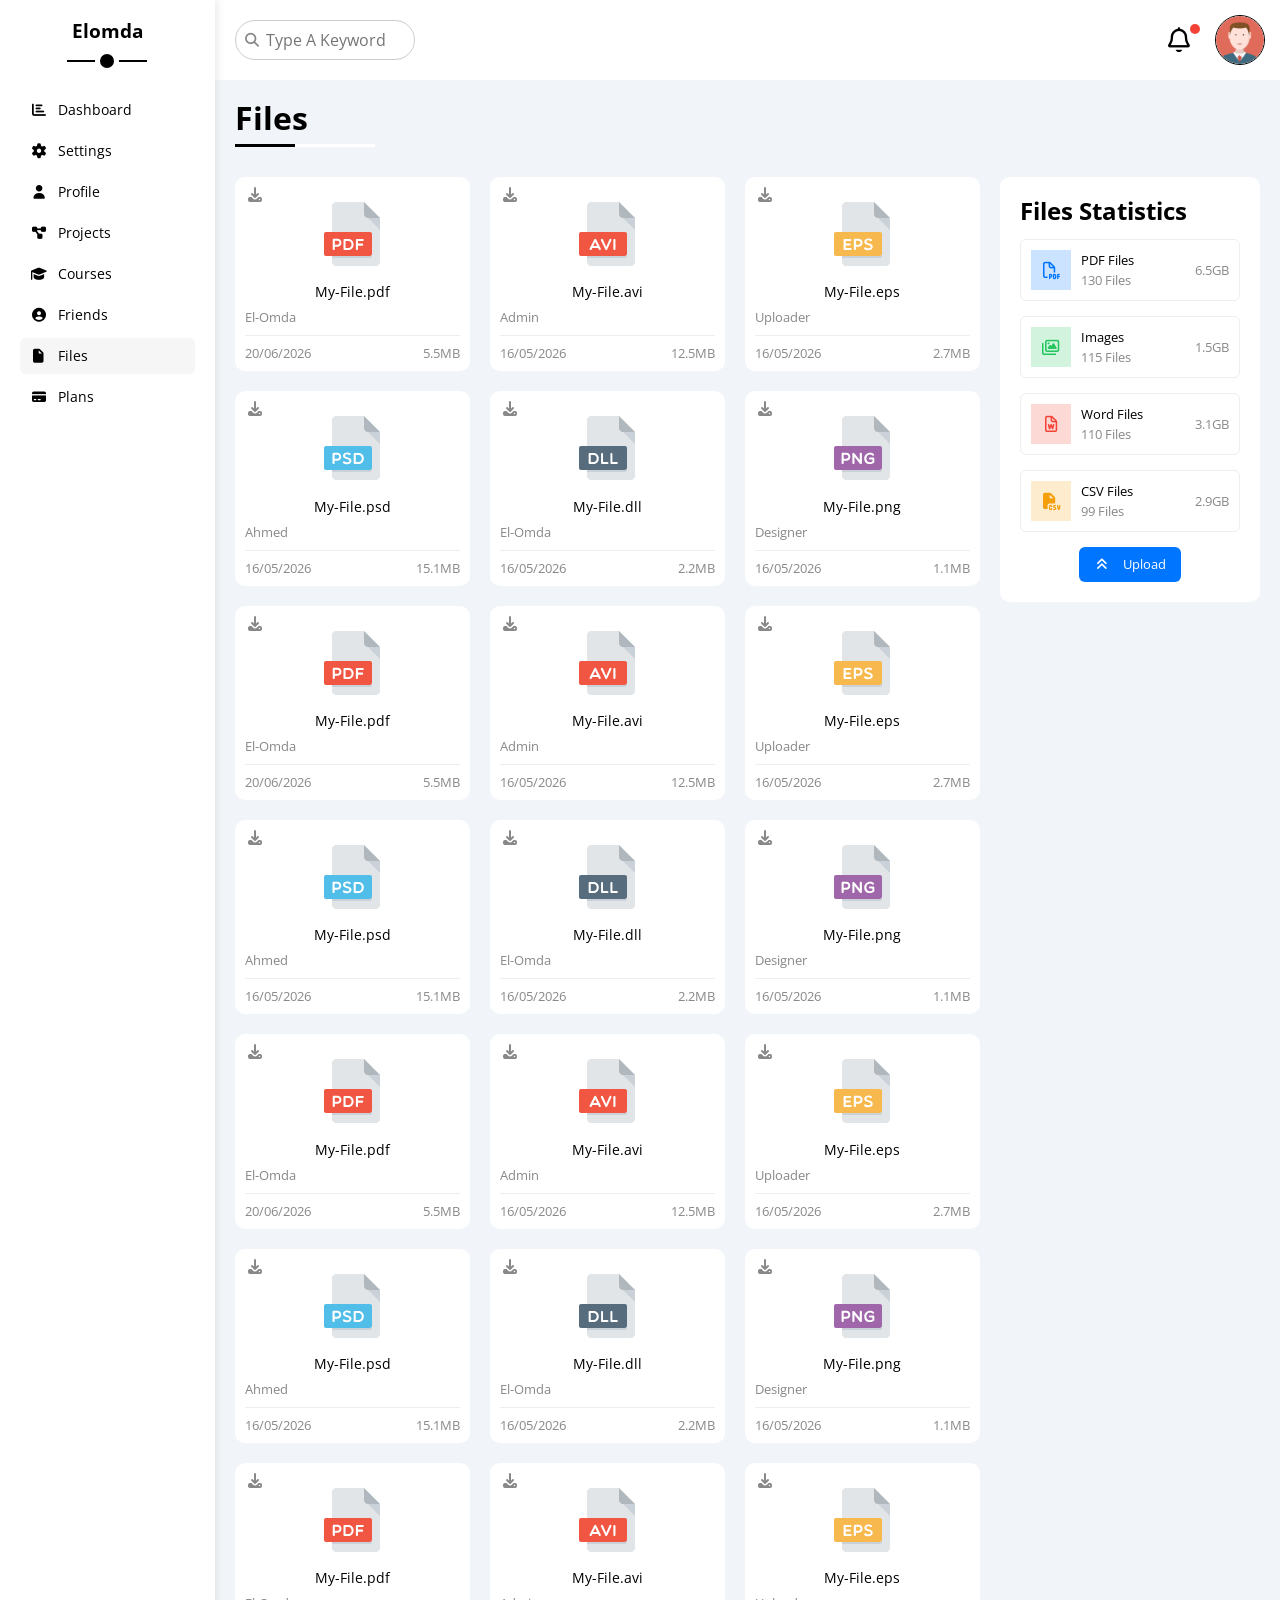
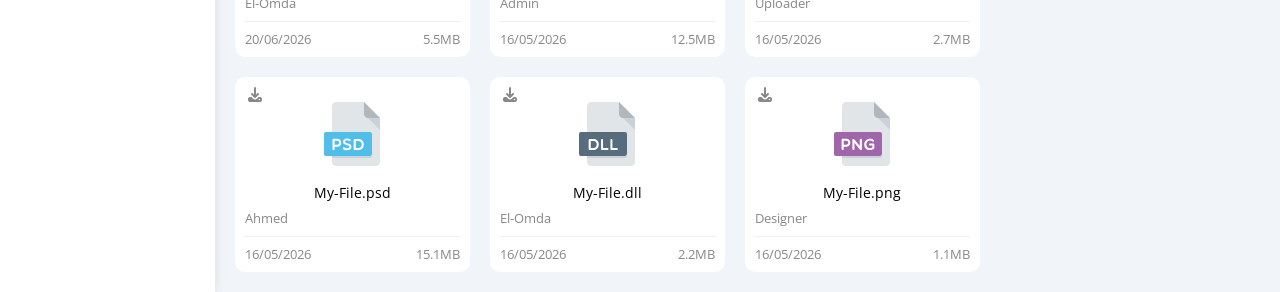
==== commit 70c37334: "create Files Page & Plans Page" ====
--- a/files.html
+++ b/files.html
@@ -87,11 +87,339 @@
                 </div>
                 <!-- End Head -->
                 <h1>Files</h1>
-                <!-- Start Projects Page -->
+                <!-- Start Files Page -->
                 <div class="files-page">
-                    
+                    <div class="files-stats">
+                        <h2>Files Statistics</h2>
+                        <div class="Statistics">
+                            <i class="fa-regular fa-file-pdf fa-lg blue icon"></i>
+                            <div class="info">
+                                <span>PDF Files</span>
+                                <span>130 Files</span>
+                            </div>
+                            <div class="size">6.5GB</div>
+                        </div>
+                        <div class="Statistics">
+                            <i class="fa-regular fa-images fa-lg green icon"></i>
+                            <div class="info">
+                                <span>Images</span>
+                                <span>115 Files</span>
+                            </div>
+                            <div class="size">1.5GB</div>
+                        </div>
+                        <div class="Statistics">
+                            <i class="fa-regular fa-file-word fa-lg red icon"></i>
+                            <div class="info">
+                                <span>Word Files</span>
+                                <span>110 Files</span>
+                            </div>
+                            <div class="size">3.1GB</div>
+                        </div>
+                        <div class="Statistics">
+                            <i class="fa-solid fa-file-csv fa-lg orange icon"></i>
+                            <div class="info">
+                                <span>CSV Files</span>
+                                <span>99 Files</span>
+                            </div>
+                            <div class="size">2.9GB</div>
+                        </div>
+                        <a href="#" class="upload">
+                            <i class="fa-solid fa-angles-up"></i>
+                            Upload
+                        </a>
+                    </div>
+                    <div class="files-content">
+                        <div class="box">
+                            <i class="fa-solid fa-download"></i>
+                            <div class="icon">
+                                <img src="imgs/pdf.svg" alt="">
+                            </div>
+                            <div class="txt">My-File.pdf</div>
+                            <p>El-Omda</p>
+                            <div class="info">
+                                <span>20/06/2026</span>
+                                <span>5.5MB</span>
+                            </div>
+                        </div>
+                        <div class="box">
+                            <i class="fa-solid fa-download"></i>
+                            <div class="icon">
+                                <img src="imgs/avi.svg" alt="">
+                            </div>
+                            <div class="txt">My-File.avi</div>
+                            <p>Admin</p>
+                            <div class="info">
+                                <span>16/05/2026</span>
+                                <span>12.5MB</span>
+                            </div>
+                        </div>
+                        <div class="box">
+                            <i class="fa-solid fa-download"></i>
+                            <div class="icon">
+                                <img src="imgs/eps.svg" alt="">
+                            </div>
+                            <div class="txt">My-File.eps</div>
+                            <p>Uploader</p>
+                            <div class="info">
+                                <span>16/05/2026</span>
+                                <span>2.7MB</span>
+                            </div>
+                        </div>
+                        <div class="box">
+                            <i class="fa-solid fa-download"></i>
+                            <div class="icon">
+                                <img src="imgs/psd.svg" alt="">
+                            </div>
+                            <div class="txt">My-File.psd</div>
+                            <p>Ahmed</p>
+                            <div class="info">
+                                <span>16/05/2026</span>
+                                <span>15.1MB</span>
+                            </div>
+                        </div>
+                        <div class="box">
+                            <i class="fa-solid fa-download"></i>
+                            <div class="icon">
+                                <img src="imgs/dll.svg" alt="">
+                            </div>
+                            <div class="txt">My-File.dll</div>
+                            <p>El-Omda</p>
+                            <div class="info">
+                                <span>16/05/2026</span>
+                                <span>2.2MB</span>
+                            </div>
+                        </div>
+                        <div class="box">
+                            <i class="fa-solid fa-download"></i>
+                            <div class="icon">
+                                <img src="imgs/png.svg" alt="">
+                            </div>
+                            <div class="txt">My-File.png</div>
+                            <p>Designer</p>
+                            <div class="info">
+                                <span>16/05/2026</span>
+                                <span>1.1MB</span>
+                            </div>
+                        </div>
+                        <div class="box">
+                            <i class="fa-solid fa-download"></i>
+                            <div class="icon">
+                                <img src="imgs/pdf.svg" alt="">
+                            </div>
+                            <div class="txt">My-File.pdf</div>
+                            <p>El-Omda</p>
+                            <div class="info">
+                                <span>20/06/2026</span>
+                                <span>5.5MB</span>
+                            </div>
+                        </div>
+                        <div class="box">
+                            <i class="fa-solid fa-download"></i>
+                            <div class="icon">
+                                <img src="imgs/avi.svg" alt="">
+                            </div>
+                            <div class="txt">My-File.avi</div>
+                            <p>Admin</p>
+                            <div class="info">
+                                <span>16/05/2026</span>
+                                <span>12.5MB</span>
+                            </div>
+                        </div>
+                        <div class="box">
+                            <i class="fa-solid fa-download"></i>
+                            <div class="icon">
+                                <img src="imgs/eps.svg" alt="">
+                            </div>
+                            <div class="txt">My-File.eps</div>
+                            <p>Uploader</p>
+                            <div class="info">
+                                <span>16/05/2026</span>
+                                <span>2.7MB</span>
+                            </div>
+                        </div>
+                        <div class="box">
+                            <i class="fa-solid fa-download"></i>
+                            <div class="icon">
+                                <img src="imgs/psd.svg" alt="">
+                            </div>
+                            <div class="txt">My-File.psd</div>
+                            <p>Ahmed</p>
+                            <div class="info">
+                                <span>16/05/2026</span>
+                                <span>15.1MB</span>
+                            </div>
+                        </div>
+                        <div class="box">
+                            <i class="fa-solid fa-download"></i>
+                            <div class="icon">
+                                <img src="imgs/dll.svg" alt="">
+                            </div>
+                            <div class="txt">My-File.dll</div>
+                            <p>El-Omda</p>
+                            <div class="info">
+                                <span>16/05/2026</span>
+                                <span>2.2MB</span>
+                            </div>
+                        </div>
+                        <div class="box">
+                            <i class="fa-solid fa-download"></i>
+                            <div class="icon">
+                                <img src="imgs/png.svg" alt="">
+                            </div>
+                            <div class="txt">My-File.png</div>
+                            <p>Designer</p>
+                            <div class="info">
+                                <span>16/05/2026</span>
+                                <span>1.1MB</span>
+                            </div>
+                        </div>
+                        <div class="box">
+                            <i class="fa-solid fa-download"></i>
+                            <div class="icon">
+                                <img src="imgs/pdf.svg" alt="">
+                            </div>
+                            <div class="txt">My-File.pdf</div>
+                            <p>El-Omda</p>
+                            <div class="info">
+                                <span>20/06/2026</span>
+                                <span>5.5MB</span>
+                            </div>
+                        </div>
+                        <div class="box">
+                            <i class="fa-solid fa-download"></i>
+                            <div class="icon">
+                                <img src="imgs/avi.svg" alt="">
+                            </div>
+                            <div class="txt">My-File.avi</div>
+                            <p>Admin</p>
+                            <div class="info">
+                                <span>16/05/2026</span>
+                                <span>12.5MB</span>
+                            </div>
+                        </div>
+                        <div class="box">
+                            <i class="fa-solid fa-download"></i>
+                            <div class="icon">
+                                <img src="imgs/eps.svg" alt="">
+                            </div>
+                            <div class="txt">My-File.eps</div>
+                            <p>Uploader</p>
+                            <div class="info">
+                                <span>16/05/2026</span>
+                                <span>2.7MB</span>
+                            </div>
+                        </div>
+                        <div class="box">
+                            <i class="fa-solid fa-download"></i>
+                            <div class="icon">
+                                <img src="imgs/psd.svg" alt="">
+                            </div>
+                            <div class="txt">My-File.psd</div>
+                            <p>Ahmed</p>
+                            <div class="info">
+                                <span>16/05/2026</span>
+                                <span>15.1MB</span>
+                            </div>
+                        </div>
+                        <div class="box">
+                            <i class="fa-solid fa-download"></i>
+                            <div class="icon">
+                                <img src="imgs/dll.svg" alt="">
+                            </div>
+                            <div class="txt">My-File.dll</div>
+                            <p>El-Omda</p>
+                            <div class="info">
+                                <span>16/05/2026</span>
+                                <span>2.2MB</span>
+                            </div>
+                        </div>
+                        <div class="box">
+                            <i class="fa-solid fa-download"></i>
+                            <div class="icon">
+                                <img src="imgs/png.svg" alt="">
+                            </div>
+                            <div class="txt">My-File.png</div>
+                            <p>Designer</p>
+                            <div class="info">
+                                <span>16/05/2026</span>
+                                <span>1.1MB</span>
+                            </div>
+                        </div>
+                        <div class="box">
+                            <i class="fa-solid fa-download"></i>
+                            <div class="icon">
+                                <img src="imgs/pdf.svg" alt="">
+                            </div>
+                            <div class="txt">My-File.pdf</div>
+                            <p>El-Omda</p>
+                            <div class="info">
+                                <span>20/06/2026</span>
+                                <span>5.5MB</span>
+                            </div>
+                        </div>
+                        <div class="box">
+                            <i class="fa-solid fa-download"></i>
+                            <div class="icon">
+                                <img src="imgs/avi.svg" alt="">
+                            </div>
+                            <div class="txt">My-File.avi</div>
+                            <p>Admin</p>
+                            <div class="info">
+                                <span>16/05/2026</span>
+                                <span>12.5MB</span>
+                            </div>
+                        </div>
+                        <div class="box">
+                            <i class="fa-solid fa-download"></i>
+                            <div class="icon">
+                                <img src="imgs/eps.svg" alt="">
+                            </div>
+                            <div class="txt">My-File.eps</div>
+                            <p>Uploader</p>
+                            <div class="info">
+                                <span>16/05/2026</span>
+                                <span>2.7MB</span>
+                            </div>
+                        </div>
+                        <div class="box">
+                            <i class="fa-solid fa-download"></i>
+                            <div class="icon">
+                                <img src="imgs/psd.svg" alt="">
+                            </div>
+                            <div class="txt">My-File.psd</div>
+                            <p>Ahmed</p>
+                            <div class="info">
+                                <span>16/05/2026</span>
+                                <span>15.1MB</span>
+                            </div>
+                        </div>
+                        <div class="box">
+                            <i class="fa-solid fa-download"></i>
+                            <div class="icon">
+                                <img src="imgs/dll.svg" alt="">
+                            </div>
+                            <div class="txt">My-File.dll</div>
+                            <p>El-Omda</p>
+                            <div class="info">
+                                <span>16/05/2026</span>
+                                <span>2.2MB</span>
+                            </div>
+                        </div>
+                        <div class="box">
+                            <i class="fa-solid fa-download"></i>
+                            <div class="icon">
+                                <img src="imgs/png.svg" alt="">
+                            </div>
+                            <div class="txt">My-File.png</div>
+                            <p>Designer</p>
+                            <div class="info">
+                                <span>16/05/2026</span>
+                                <span>1.1MB</span>
+                            </div>
+                        </div>
+                    </div>
                 </div>
-                <!-- End Projects Page -->
+                <!-- End Files Page -->
             </div>
         </div>
     </body>
--- a/css/dashboard.css
+++ b/css/dashboard.css
@@ -1913,7 +1913,6 @@
   margin: 20px;
   gap: 20px;
   grid-template-columns: repeat(auto-fill, minmax(300px, 1fr));
-
 }
 @media (max-width: 767px) {
   .page .content .courses-page {
@@ -1976,4 +1975,378 @@
 .page .content .courses-page .info span:nth-child(3) {
   color: var(--grey-color);
 }
-/* End Courses Page */+/* End Courses Page */
+/* Start Friends Page */
+.page .content .friends-page {
+  display: grid;
+  margin: 20px;
+  gap: 20px;
+  grid-template-columns: repeat(auto-fill, minmax(300px, 1fr));
+}
+@media (max-width: 767px) {
+  .page .content .friends-page {
+    grid-template-columns: minmax(200px, 1fr);
+    gap: 10px;
+    margin: 0 10px;
+  }
+}
+.page .content .friends-page .friend {
+  position: relative;
+  background-color: white;
+  border-radius: 6px;
+  padding: 20px;
+}
+.page .content .friends-page .friend .contact {
+  position: absolute;
+  left: 10px;
+  top: 10px;
+}
+.page .content .friends-page .friend .contact i {
+  background-color: #eee;
+  padding: 10px;
+  border-radius: 50%;
+  color: #666;
+  font-size: 13px;
+  cursor: pointer;
+  transition: 0.4s;
+  width: 33px;
+}
+.page .content .friends-page .friend .contact i:hover {
+  background-color: var(--blue-color);
+  color: white;
+}
+.page .content .friends-page .friend .img {
+  text-align: center;
+}
+.page .content .friends-page .friend .img img {
+  border-radius: 50%;
+  margin: 10px 0 10px;
+  width: 100px;
+  height: 100px;
+}
+.page .content .friends-page .friend .img h4 {
+  margin: 0;
+}
+.page .content .friends-page .friend .img p {
+  color: var(--grey-color);
+  margin: 5px 0 0;
+  font-size: 13px;
+}
+.page .content .friends-page .friend .icons {
+  font-size: 14px;
+  position: relative;
+  padding: 15px 0 15px;
+  margin: 15px 0 15px;
+  border-top: 1px solid #eee;
+  border-bottom: 1px solid #eee;
+}
+.page .content .friends-page .friend .icons .icon:not(:last-child) {
+  margin-bottom: 10px;
+}
+.page .content .friends-page .friend .icons .icon i {
+  margin-right: 5px;
+}
+.page .content .friends-page .friend .icons .vip {
+  font-weight: bold;
+  color: var(--orange-color);
+  position: absolute;
+  right: 0;
+  top: 50%;
+  transform: translateY(-50%);
+  font-size: 40px;
+  opacity: 0.3;
+}
+.page .content .friends-page .friend .info {
+  font-size: 13px;
+  display: flex;
+  justify-content: space-between;
+  align-items: center;
+}
+.page .content .friends-page .friend .info span {
+  color: var(--grey-color);
+}
+.page .content .friends-page .friend .info span {
+  color: var(--grey-color);
+}
+.page .content .friends-page .friend .info .link {
+  display: block;
+}
+.page .content .friends-page .friend .info .link a {
+  width: fit-content;
+  border-radius: 6px;
+  padding: 5px 10px;
+  color: white;
+  font-weight: bold;
+  transition: 0.4s;
+}
+.page .content .friends-page .friend .info .link a:first-of-type {
+  background-color: var(--blue-color);
+}
+.page .content .friends-page .friend .info .link a:first-of-type:hover {
+  background-color: var(--blue-alt-color);
+}
+.page .content .friends-page .friend .info .link a:last-of-type {
+  background-color: var(--red-color);
+}
+.page .content .friends-page .friend .info .link a:last-of-type:hover {
+  background-color: rgb(182, 1, 1);
+}
+/* End Friends Page */
+/* Start Files Page */
+.page .content .files-page {
+  display: flex;
+  margin: 20px;
+  gap: 20px;
+  flex-direction: row-reverse;
+  align-items: flex-start;
+}
+@media (max-width: 767px) {
+  .page .content .files-page {
+    flex-direction: column;
+    align-items: normal;
+  }
+}
+.page .content .files-page .files-stats {
+  padding: 20px;
+  background-color: white;
+  border-radius: 10px;
+  min-width: 260px;
+}
+.page .content .files-page .files-stats h2 {
+  margin: 0 0 15px;
+
+}
+@media (max-width: 767px) {
+  .page .content .files-page .files-stats h2 {
+    text-align: center;
+  }
+}
+.page .content .files-page .files-stats .Statistics {
+  display: flex;
+  align-items: center;
+  border: 1px solid #eee;
+  border-radius: 6px;
+  padding: 10px;
+  margin-bottom: 15px;
+  font-size: 13px;
+}
+.page .content .files-page .files-stats .Statistics .icon {
+  display: flex;
+  align-items: center;
+  justify-content: center;
+  width: 40px;
+  height: 40px;
+  margin-right: 10px;
+}
+.page .content .files-page .files-stats .Statistics .size {
+  margin-left: auto;
+}
+.page .content .files-page .files-stats .Statistics .blue {
+  color: var(--blue-color);
+  background-color: rgb(0 117 255 / 20%);
+}
+.page .content .files-page .files-stats .Statistics .green {
+  color: var(--green-color);
+  background-color: rgb(34 197 94 / 20%);
+}
+.page .content .files-page .files-stats .Statistics .red {
+  color: var(--red-color);
+  background-color: rgb(244 67 54 / 20%);
+}
+.page .content .files-page .files-stats .Statistics .orange {
+  color: var(--orange-color);
+  background-color: rgb(245 158 11 / 20%);
+}
+.page .content .files-page .files-stats .Statistics span:nth-of-type(2) {
+  color: var(--grey-color);
+  display: block;
+  margin-top: 5px;
+}
+.page .content .files-page .files-stats .Statistics .size {
+  color: var(--grey-color);
+}
+.page .content .files-page .files-stats .upload {
+  color: white;
+  font-size: 13px;
+  border-radius: 6px;
+  display: block;
+  width: fit-content;
+  background-color: var(--blue-color);
+  margin: 15px auto 0;
+  padding: 10px 15px;
+  transition: 0.4s;
+}
+.page .content .files-page .files-stats .upload:hover {
+  background-color: var(--blue-alt-color);
+}
+.page .content .files-page .files-stats .upload:hover i {
+  animation: go-up 0.8s infinite;
+}
+
+.page .content .files-page .files-stats .upload i {
+  margin-right: 10px;
+}
+@keyframes go-up {
+  0% {
+    transform: translateY(0);
+  }
+  50% {
+    transform: translateY(-5px);
+  }
+  100% {
+    transform: translateY(0);
+  }
+}
+.page .content .files-page .files-content {
+  display: grid;
+  flex: 1;
+  grid-template-columns: repeat(auto-fill, minmax(200px, 1fr));
+  gap: 20px;
+}
+.page .content .files-page .files-content .box {
+  padding: 10px;
+  background-color: white;
+  border-radius: 10px;
+}
+.page .content .files-page .files-content .box i {
+  color: var(--grey-color);
+  position: absolute;
+}
+.page .content .files-page .files-content .box .icon {
+  text-align: center;
+}
+.page .content .files-page .files-content .box .icon img {
+  width: 64px;
+  height: 64px;
+  margin: 15px auto 15px;
+  transition: 0.4s;
+}
+.page .content .files-page .files-content .box:hover img {
+  animation: l-r 0.8s infinite ;
+}
+@keyframes l-r {
+  0% {
+    transform: rotate(-5deg);
+  }
+  50% {
+    transform: rotate(5deg);
+  }
+  100% {
+    transform: rotate(-5deg);
+  }
+}
+.page .content .files-page .files-content .box .txt {
+  font-size: 14px;
+  text-align: center;
+  margin-bottom: 10px;
+}
+.page .content .files-page .files-content .box p {
+  font-size: 13px;
+  color: var(--grey-color);
+}
+.page .content .files-page .files-content .box .info {
+  display: flex;
+  align-items: center;
+  justify-content: space-between;
+  font-size: 13px;
+  color: var(--grey-color);
+  margin-top: 10px;
+  padding-top: 10px;
+  border-top: 1px solid #eee;
+}
+/* End Files Page */
+/* Start Plans Page */
+.page .content .plans-page {
+  display: grid;
+  margin: 20px;
+  gap: 20px;
+  grid-template-columns: repeat(auto-fill, minmax(400px, 1fr));
+}
+.page .content .plans-page .plan {
+  background-color: white;
+  border-radius: 6px;
+  padding: 20px;
+}
+.page .content .plans-page .plan .top {
+  text-align: center;
+  padding: 20px;
+  border: 3px solid white;
+  outline: 3px solid transparent;
+}
+.page .content .plans-page .green .top {
+  background-color: var(--green-color);
+  outline-color: var(--green-color);
+}
+.page .content .plans-page .blue .top {
+  background-color: var(--blue-color);
+  outline-color: var(--blue-color);
+}
+.page .content .plans-page .orange .top {
+  background-color: var(--orange-color);
+  outline-color: var(--orange-color);
+}
+.page .content .plans-page .plan .top .price {
+  position: relative;
+  font-size: 40px;
+  width: fit-content;
+  margin: auto;
+}
+.page .content .plans-page .plan .top .price span {
+  position: absolute;
+  left: -20px;
+  top: 0;
+  font-size: 25px;
+}
+.page .content .plans-page .orange p {
+  text-align: center;
+  color: var(--grey-color);
+}
+.page .content .plans-page .plan .top h2 {
+  margin-bottom: 10px;
+  color: white;
+}
+.page .content .plans-page .plan .top .price {
+  color: white;
+}
+.page .content .plans-page .plan ul {
+  margin: 20px 0 20px;
+}
+.page .content .plans-page .plan ul li {
+  padding: 15px 0;
+  display: flex;
+  align-items: center;
+  font-size: 15px;
+  border-bottom: 1px solid #eee;
+}
+.page .content .plans-page .plan ul li .yes {
+  color: var(--green-color);
+}
+.page .content .plans-page .plan ul li i:first-child {
+  margin-right: 5px;
+  font-size: 18px;
+}
+.page .content .plans-page .plan ul li i:not(.yes, .help) {
+  color: var(--red-color);
+}
+.page .content .plans-page .plan ul li .help {
+  color: var(--grey-color);
+  margin-left: auto;
+  cursor: pointer;
+}
+.page .content .plans-page .plan a {
+  color: white;
+  font-size: 13px;
+  border-radius: 6px;
+  display: block;
+  width: fit-content;
+  margin: 15px auto 0;
+  padding: 10px 15px;
+  transition: 0.4s;
+}
+.page .content .plans-page .green a {
+  background-color: var(--green-color);
+}
+.page .content .plans-page .blue a {
+  background-color: var(--blue-color);
+}
+/* End Plans Page */
